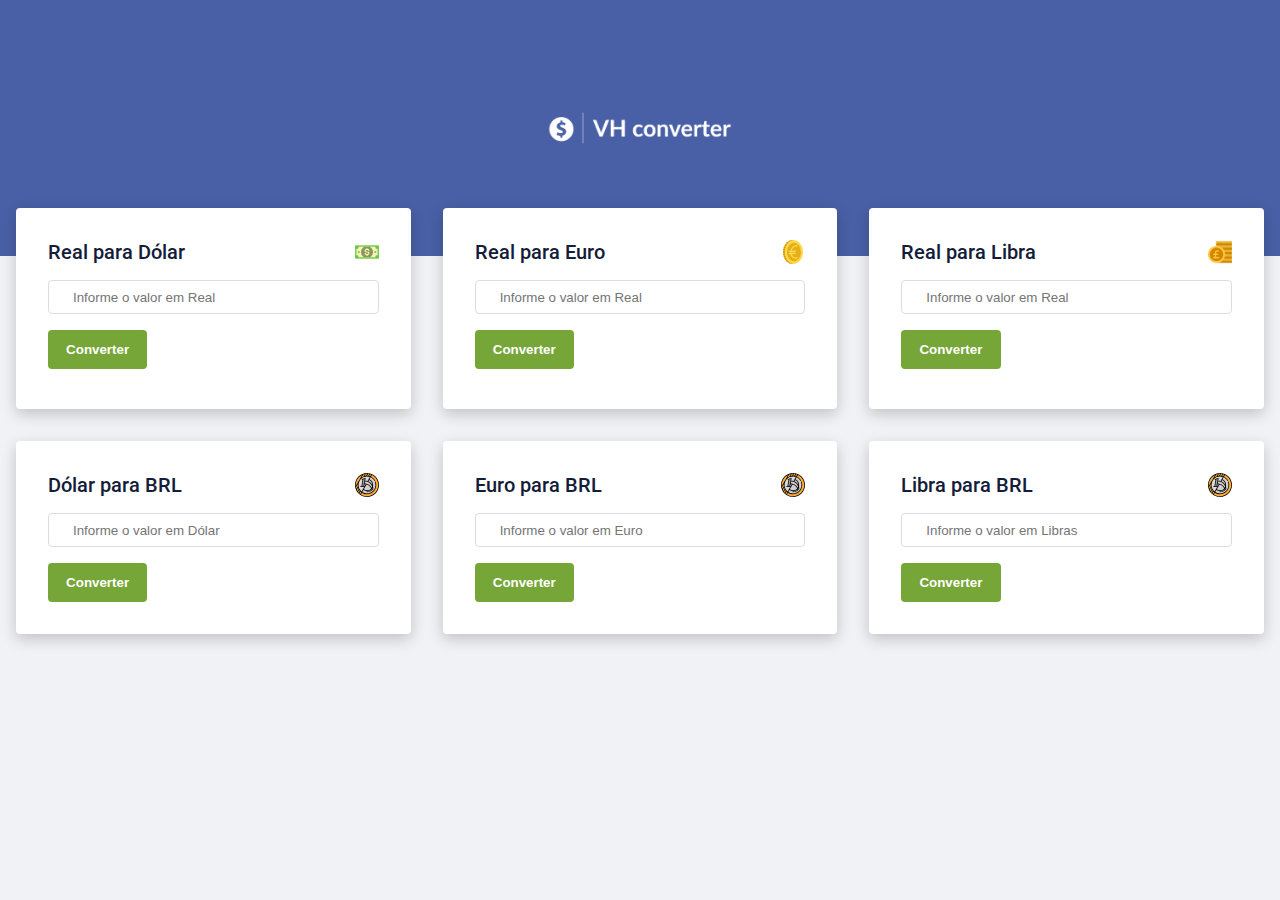
==== Trab.Conversor/index.html @ ce9f5473 "Metade" ====
<!DOCTYPE html>
<html lang="pt-br">
<head>
    <meta charset="UTF-8">
    <meta http-equiv="X-UA-Compatible" content="IE=edge">
    <meta name="viewport" content="width=device-width, initial-scale=1.0">
    <title>Conversor de Moedas</title>
    <link rel="preconnect" href="https://fonts.googleapis.com">
    <link rel="preconnect" href="https://fonts.gstatic.com" crossorigin>
    <link href="https://fonts.googleapis.com/css2?family=Open+Sans:wght@600&display=swap" rel="stylesheet">
    <link href="https://fonts.googleapis.com/css2?family=Roboto:ital,wght@0,100;0,400;0,700;1,300&display=swap"
    rel="stylesheet">
    <link rel="stylesheet" href="css/reset.css">
    <link rel="stylesheet" href="css/style.css">

    <script src="js/script.js"></script>
</head>
<body>

    <header class="header">
        <img src="assets/logoWhite.png" alt="" srcset="">
    </header>

    <main class="container">
        <article class="card">
            <header class="card__header">
                <p>Real para Dólar</p>
                <img src="assets/dolar.svg" alt="">
            </header>
            <form class="card__form">
                <input type="text" id="real1" placeholder="Informe o valor em Real">
                <button type="button" onclick="moeda.converterRealDollar()">Converter</button>
            </form>

            <section class="content" id="resultadoDaConversaoRealDollar"></section>
        </article>

        <article class="card">
            <header class="card__header">
                <p>Real para Euro</p>
                <img src="assets/euro.svg" alt="">
            </header>
            <form class="card__form">
                <input type="text" id="real2" placeholder="Informe o valor em Real">
                <button type="button" onclick="moeda.converterRealEuro()">Converter</button>
            </form>

            <section class="content" id="resultadoDaConversaoRealEuro"></section>
        </article>

        <article class="card">
            <header class="card__header">
                <p>Real para Libra</p>
                <img src="assets/libra.png" alt="">
            </header>
            <form class="card__form">
                <input type="text" id="real3" placeholder="Informe o valor em Real">
                <button type="button" onclick="moeda.converterRealLibra()">Converter</button>
            </form>

            <section class="content" id="resultadoDaConversaoRealLibra"></section>
        </article>

        <article class="card">
            <header class="card__header">
                <p>Dólar para BRL</p>
                <img src="assets/real.svg" alt="">
            </header>
            <form class="card__form">
                <input type="text" id="peso" placeholder="Informe o valor em Dólar">
                <button type="button" onclick="">Converter</button>
            </form>
        </article>

        <article class="card">
            <header class="card__header">
                <p>Euro para BRL</p>
                <img src="assets/real.svg" alt="">
            </header>
            <form class="card__form">
                <input type="text" id="peso" placeholder="Informe o valor em Euro">
                <button type="button" onclick="">Converter</button>
            </form>
        </article>

        <article class="card">
            <header class="card__header">
                <p>Libra para BRL</p>
                <img src="assets/real.svg" alt="">
            </header>
            <form class="card__form">
                <input type="text" id="peso" placeholder="Informe o valor em Libras">
                <button type="button" onclick="">Converter</button>
            </form>
        </article>
    </main>
    
</body>
</html>
---- Trab.Conversor/css/style.css ----
body {
    background: #f0f2f5;
    color: #131C38;
}

.header {
    background: #4960A6;
    margin: 0 auto;
    display: flex;
    justify-content: space-around;
}

.header img {
    width: 20%;
}

.container {
    display: grid;
    grid-template-columns: repeat(3, 1fr);
    gap: 2rem;
    margin: -3rem 1rem 0 1rem;
}

.card {
    background: #fff;
    padding: 2rem 2rem;
    border-radius: .25rem;
    justify-content: space-between;
    box-shadow: 0px 5px 15px rgba(0, 0, 0, 0.2);
}

.card__header {
    display: flex;
    align-items: center;
    justify-content: space-between;
}

.card__header p {
    font-size: 1.25rem;
    font-weight: 500;
}

.card__header img{
    width: 24px;
}

.card__form {
    display: flex;
    flex-direction: column;
    margin-top: 1rem;
}

.card__form input {
    border: 1px solid #dcdce6;
    border-radius: 0.25rem;
    padding: 0 1.5rem;
    background: #fff;
    display: flex;
    height: 2rem;

    font-weight: 400;
}

.card__form button {
    margin-top: 1rem;
    color: #fff;
    background: #76A638;
    border: none;
    padding: .75rem;
    width: 30%;
    border-radius: 4px;
    font-weight: 900;
    transition: filter 0.2s;
}

.card__form button:hover {
    filter: brightness(0.9);
}

.content {
    margin-top: .5rem;
}
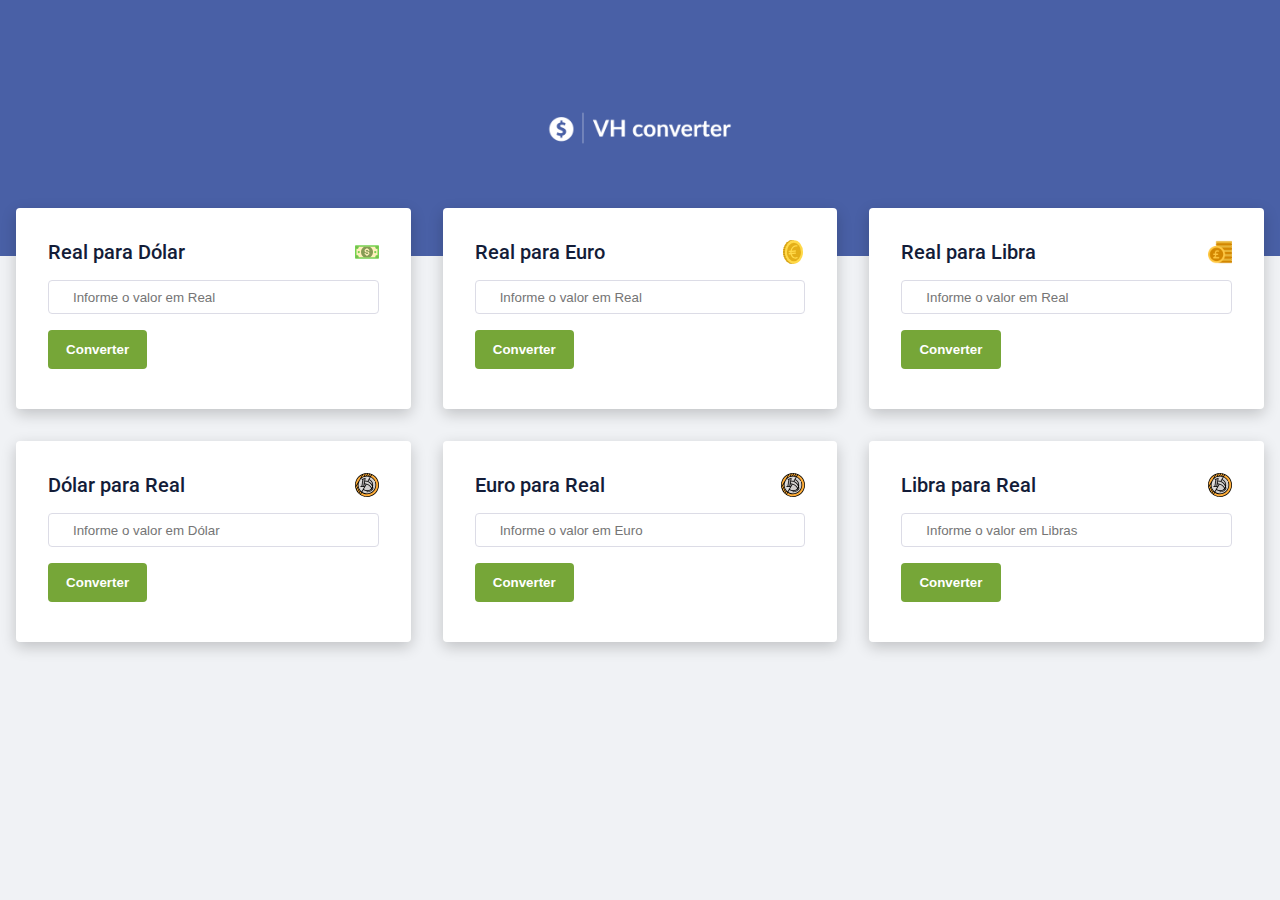
==== commit cf40e1bc: "JavaScipt Finalizado" ====
--- a/Trab.Conversor/index.html
+++ b/Trab.Conversor/index.html
@@ -63,35 +63,41 @@
 
         <article class="card">
             <header class="card__header">
-                <p>Dólar para BRL</p>
+                <p>Dólar para Real</p>
                 <img src="assets/real.svg" alt="">
             </header>
             <form class="card__form">
-                <input type="text" id="peso" placeholder="Informe o valor em Dólar">
-                <button type="button" onclick="">Converter</button>
+                <input type="text" id="dollar" placeholder="Informe o valor em Dólar">
+                <button type="button" onclick="moeda.converterDollarReal()">Converter</button>
             </form>
+
+            <section class="content" id="resultadoDaConversaoDollarReal"></section>
         </article>
 
         <article class="card">
             <header class="card__header">
-                <p>Euro para BRL</p>
+                <p>Euro para Real</p>
                 <img src="assets/real.svg" alt="">
             </header>
             <form class="card__form">
-                <input type="text" id="peso" placeholder="Informe o valor em Euro">
-                <button type="button" onclick="">Converter</button>
+                <input type="text" id="euro" placeholder="Informe o valor em Euro">
+                <button type="button" onclick="moeda.converterEuroReal()">Converter</button>
             </form>
+
+            <section class="content" id="resultadoDaConversaoEuroReal"></section>
         </article>
 
         <article class="card">
             <header class="card__header">
-                <p>Libra para BRL</p>
+                <p>Libra para Real</p>
                 <img src="assets/real.svg" alt="">
             </header>
             <form class="card__form">
-                <input type="text" id="peso" placeholder="Informe o valor em Libras">
-                <button type="button" onclick="">Converter</button>
+                <input type="text" id="libra" placeholder="Informe o valor em Libras">
+                <button type="button" onclick="moeda.converterLibraReal()">Converter</button>
             </form>
+            
+            <section class="content" id="resultadoDaConversaoLibraReal"></section>
         </article>
     </main>
     
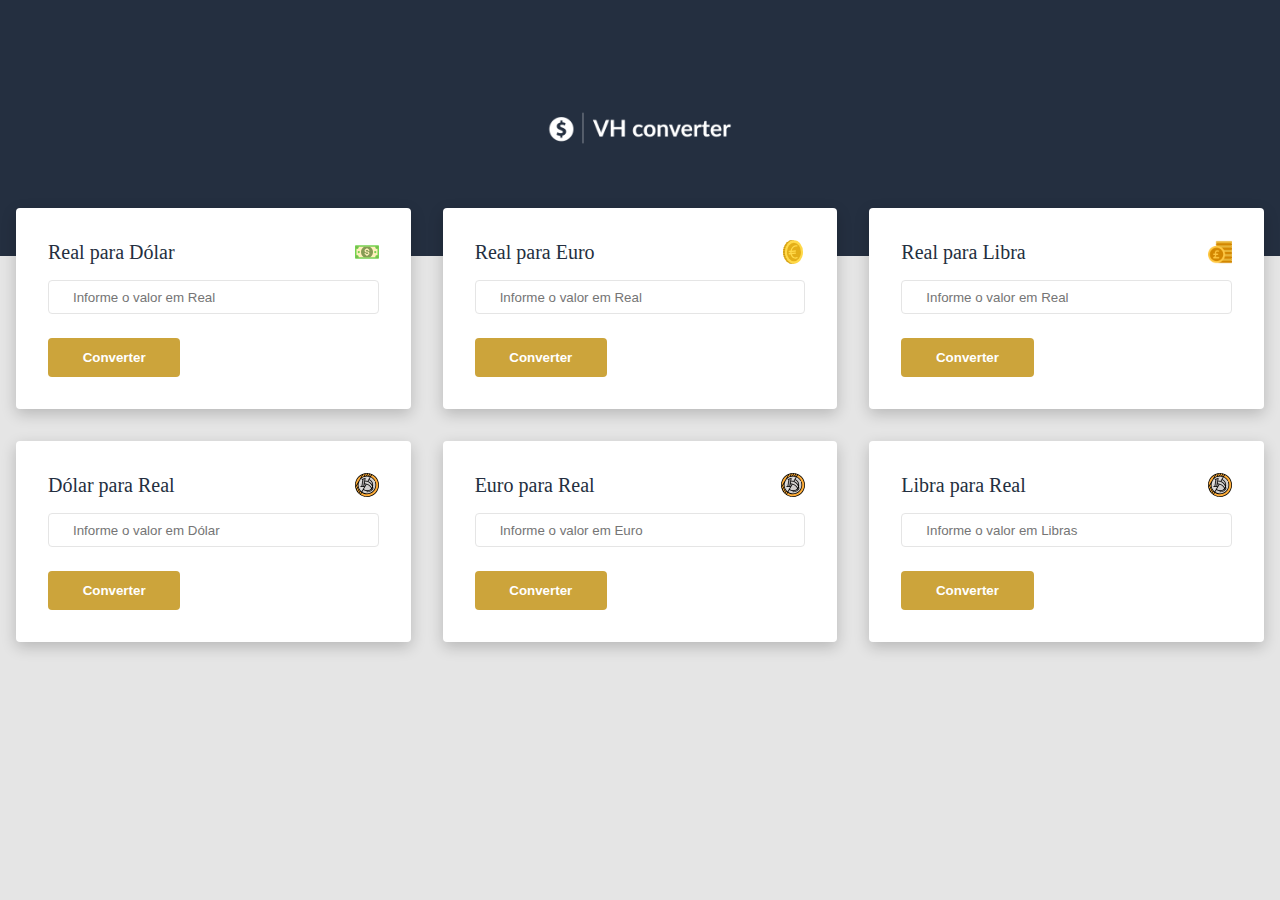
==== commit 3fbdab2f: "Falta Logo e Bitcoin" ====
--- a/Trab.Conversor/index.html
+++ b/Trab.Conversor/index.html
@@ -8,8 +8,9 @@
     <link rel="preconnect" href="https://fonts.googleapis.com">
     <link rel="preconnect" href="https://fonts.gstatic.com" crossorigin>
     <link href="https://fonts.googleapis.com/css2?family=Open+Sans:wght@600&display=swap" rel="stylesheet">
-    <link href="https://fonts.googleapis.com/css2?family=Roboto:ital,wght@0,100;0,400;0,700;1,300&display=swap"
-    rel="stylesheet">
+    <link rel="preconnect" href="https://fonts.googleapis.com">
+    <link rel="preconnect" href="https://fonts.gstatic.com" crossorigin>
+    <link href="https://fonts.googleapis.com/css2?family=Montserrat:wght@200&family=Righteous&family=Sarala:wght@400;700&display=swap" rel="stylesheet">
     <link rel="stylesheet" href="css/reset.css">
     <link rel="stylesheet" href="css/style.css">
 
@@ -29,10 +30,10 @@
             </header>
             <form class="card__form">
                 <input type="text" id="real1" placeholder="Informe o valor em Real">
+                <section class="content" id="resultadoDaConversaoRealDollar"></section>
                 <button type="button" onclick="moeda.converterRealDollar()">Converter</button>
             </form>
 
-            <section class="content" id="resultadoDaConversaoRealDollar"></section>
         </article>
 
         <article class="card">
@@ -42,10 +43,10 @@
             </header>
             <form class="card__form">
                 <input type="text" id="real2" placeholder="Informe o valor em Real">
+                <section class="content" id="resultadoDaConversaoRealEuro"></section>
                 <button type="button" onclick="moeda.converterRealEuro()">Converter</button>
             </form>
-
-            <section class="content" id="resultadoDaConversaoRealEuro"></section>
+        
         </article>
 
         <article class="card">
@@ -55,10 +56,10 @@
             </header>
             <form class="card__form">
                 <input type="text" id="real3" placeholder="Informe o valor em Real">
+                <section class="content" id="resultadoDaConversaoRealLibra"></section>
                 <button type="button" onclick="moeda.converterRealLibra()">Converter</button>
             </form>
 
-            <section class="content" id="resultadoDaConversaoRealLibra"></section>
         </article>
 
         <article class="card">
@@ -68,10 +69,10 @@
             </header>
             <form class="card__form">
                 <input type="text" id="dollar" placeholder="Informe o valor em Dólar">
+                <section class="content" id="resultadoDaConversaoDollarReal"></section>
                 <button type="button" onclick="moeda.converterDollarReal()">Converter</button>
             </form>
 
-            <section class="content" id="resultadoDaConversaoDollarReal"></section>
         </article>
 
         <article class="card">
@@ -81,10 +82,10 @@
             </header>
             <form class="card__form">
                 <input type="text" id="euro" placeholder="Informe o valor em Euro">
+                <section class="content" id="resultadoDaConversaoEuroReal"></section>
                 <button type="button" onclick="moeda.converterEuroReal()">Converter</button>
             </form>
 
-            <section class="content" id="resultadoDaConversaoEuroReal"></section>
         </article>
 
         <article class="card">
@@ -94,10 +95,10 @@
             </header>
             <form class="card__form">
                 <input type="text" id="libra" placeholder="Informe o valor em Libras">
+                <section class="content" id="resultadoDaConversaoLibraReal"></section>
                 <button type="button" onclick="moeda.converterLibraReal()">Converter</button>
             </form>
             
-            <section class="content" id="resultadoDaConversaoLibraReal"></section>
         </article>
     </main>
     
--- a/Trab.Conversor/css/style.css
+++ b/Trab.Conversor/css/style.css
@@ -1,10 +1,10 @@
 body {
-    background: #f0f2f5;
-    color: #131C38;
+    background: #E5E5E5;
+    color: #242F40;
 }
 
 .header {
-    background: #4960A6;
+    background: #242F40;
     margin: 0 auto;
     display: flex;
     justify-content: space-around;
@@ -51,7 +51,7 @@
 }
 
 .card__form input {
-    border: 1px solid #dcdce6;
+    border: 1px solid #E5E5E5;
     border-radius: 0.25rem;
     padding: 0 1.5rem;
     background: #fff;
@@ -64,10 +64,10 @@
 .card__form button {
     margin-top: 1rem;
     color: #fff;
-    background: #76A638;
+    background: #CCA43B;
     border: none;
     padding: .75rem;
-    width: 30%;
+    width: 40%;
     border-radius: 4px;
     font-weight: 900;
     transition: filter 0.2s;
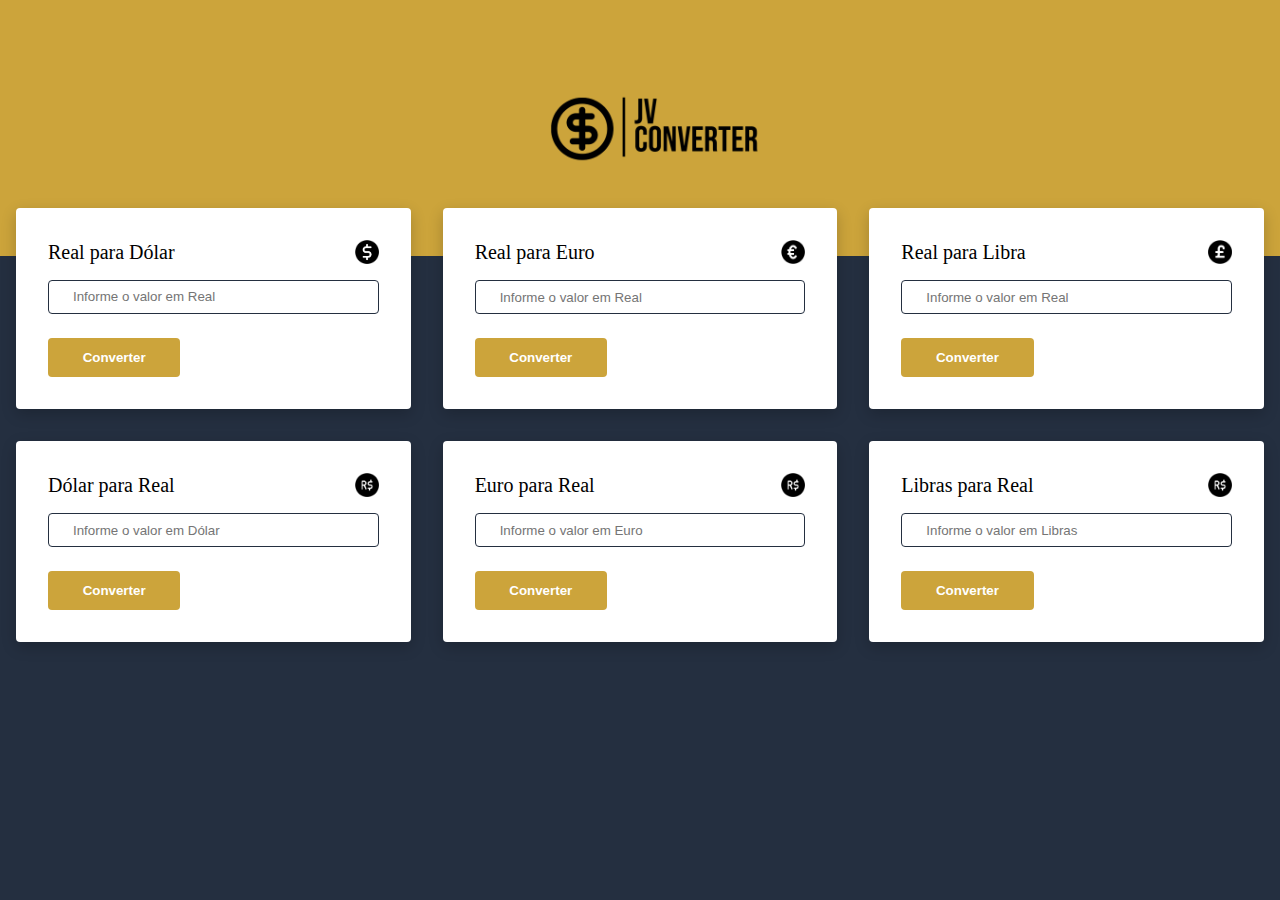
==== commit 5ff394f2: "Falta só o bitcoin" ====
--- a/Trab.Conversor/index.html
+++ b/Trab.Conversor/index.html
@@ -13,20 +13,21 @@
     <link href="https://fonts.googleapis.com/css2?family=Montserrat:wght@200&family=Righteous&family=Sarala:wght@400;700&display=swap" rel="stylesheet">
     <link rel="stylesheet" href="css/reset.css">
     <link rel="stylesheet" href="css/style.css">
+    <link rel="shortcut icon" href="assets/favicon.ico" type="image/x-icon">
 
     <script src="js/script.js"></script>
 </head>
 <body>
 
     <header class="header">
-        <img src="assets/logoWhite.png" alt="" srcset="">
+        <img src="assets/LogoPreta.png" alt="" srcset="">
     </header>
 
     <main class="container">
         <article class="card">
             <header class="card__header">
                 <p>Real para Dólar</p>
-                <img src="assets/dolar.svg" alt="">
+                <img src="assets/dolar.png" alt="">
             </header>
             <form class="card__form">
                 <input type="text" id="real1" placeholder="Informe o valor em Real">
@@ -39,7 +40,7 @@
         <article class="card">
             <header class="card__header">
                 <p>Real para Euro</p>
-                <img src="assets/euro.svg" alt="">
+                <img src="assets/euro.png" alt="">
             </header>
             <form class="card__form">
                 <input type="text" id="real2" placeholder="Informe o valor em Real">
@@ -52,7 +53,7 @@
         <article class="card">
             <header class="card__header">
                 <p>Real para Libra</p>
-                <img src="assets/libra.png" alt="">
+                <img src="assets/libras.png" alt="">
             </header>
             <form class="card__form">
                 <input type="text" id="real3" placeholder="Informe o valor em Real">
@@ -65,7 +66,7 @@
         <article class="card">
             <header class="card__header">
                 <p>Dólar para Real</p>
-                <img src="assets/real.svg" alt="">
+                <img src="assets/real.png" alt="">
             </header>
             <form class="card__form">
                 <input type="text" id="dollar" placeholder="Informe o valor em Dólar">
@@ -78,7 +79,7 @@
         <article class="card">
             <header class="card__header">
                 <p>Euro para Real</p>
-                <img src="assets/real.svg" alt="">
+                <img src="assets/real.png" alt="">
             </header>
             <form class="card__form">
                 <input type="text" id="euro" placeholder="Informe o valor em Euro">
@@ -90,8 +91,8 @@
 
         <article class="card">
             <header class="card__header">
-                <p>Libra para Real</p>
-                <img src="assets/real.svg" alt="">
+                <p>Libras para Real</p>
+                <img src="assets/real.png" alt="">
             </header>
             <form class="card__form">
                 <input type="text" id="libra" placeholder="Informe o valor em Libras">
--- a/Trab.Conversor/css/style.css
+++ b/Trab.Conversor/css/style.css
@@ -1,10 +1,10 @@
 body {
-    background: #E5E5E5;
-    color: #242F40;
+    background: #242F40;
+    color: #000000;
 }
 
 .header {
-    background: #242F40;
+    background: #CCA43B;
     margin: 0 auto;
     display: flex;
     justify-content: space-around;
@@ -51,7 +51,7 @@
 }
 
 .card__form input {
-    border: 1px solid #E5E5E5;
+    border: 1px solid #242F40;
     border-radius: 0.25rem;
     padding: 0 1.5rem;
     background: #fff;
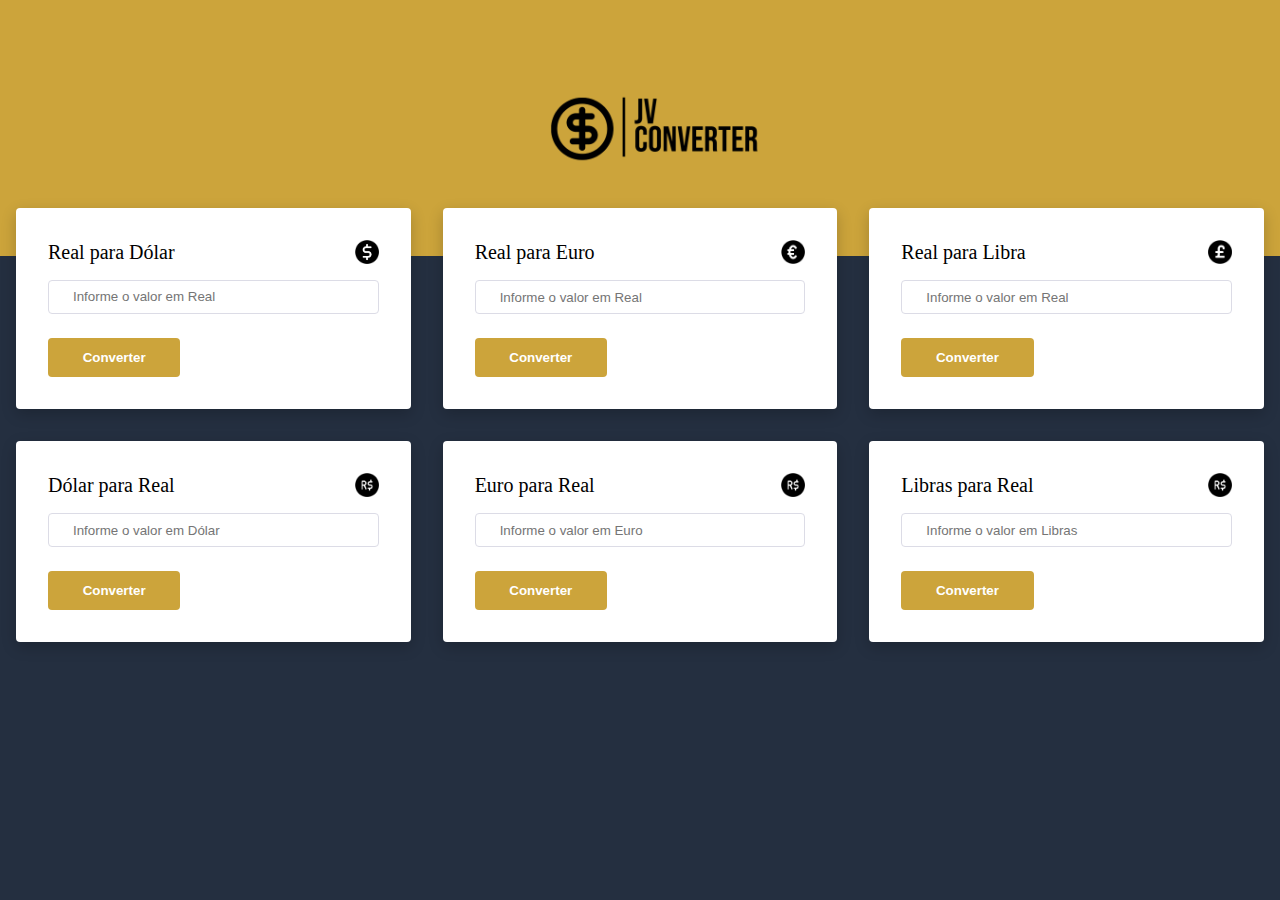
==== commit 3eaa8267: "Quase Finalizado" ====
--- a/Trab.Conversor/index.html
+++ b/Trab.Conversor/index.html
@@ -101,6 +101,7 @@
             </form>
             
         </article>
+
     </main>
     
 </body>
--- a/Trab.Conversor/css/style.css
+++ b/Trab.Conversor/css/style.css
@@ -51,7 +51,7 @@
 }
 
 .card__form input {
-    border: 1px solid #242F40;
+    border: 1px solid #dcdce6;
     border-radius: 0.25rem;
     padding: 0 1.5rem;
     background: #fff;
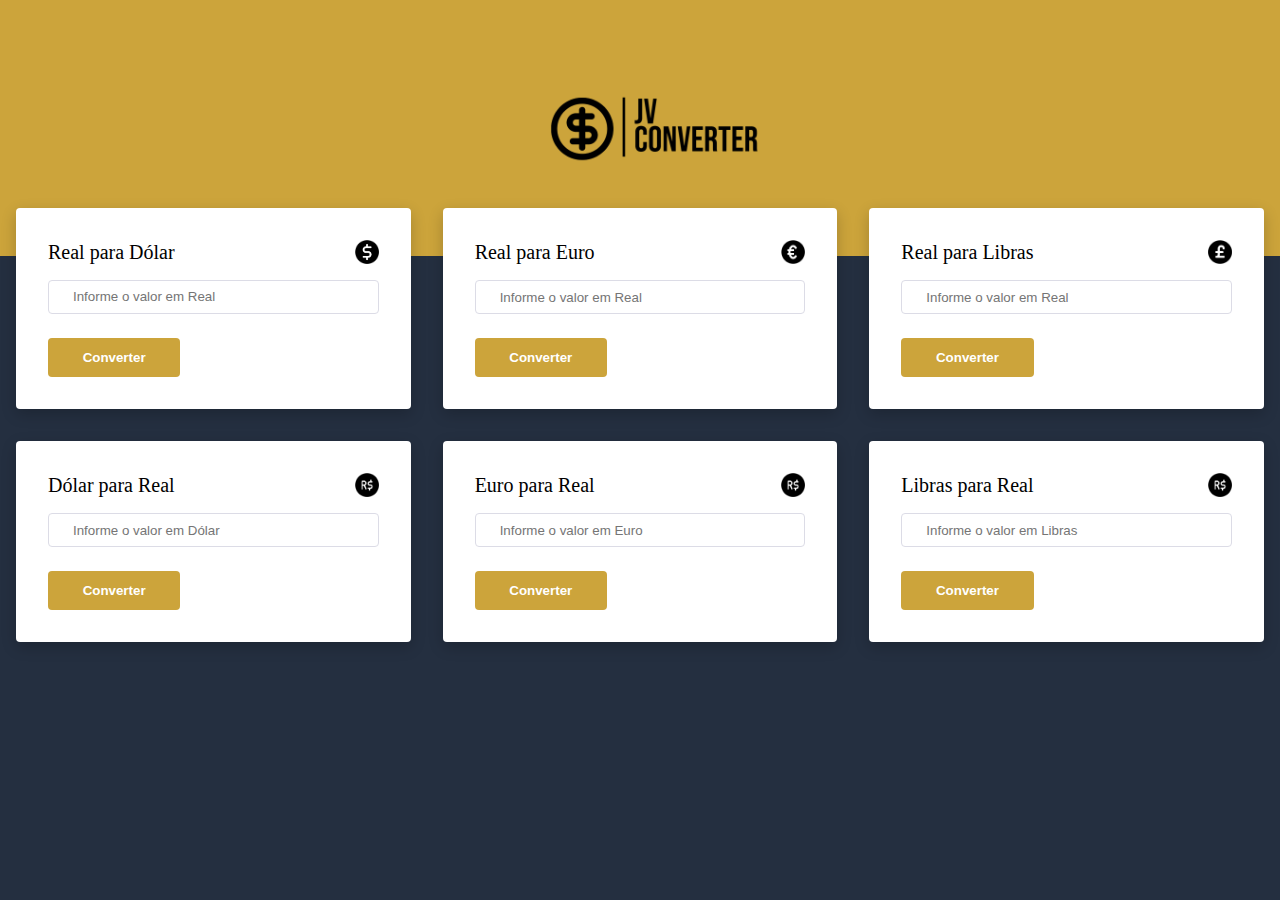
==== commit f4f24132: "Esperando a verificação do VH" ====
--- a/Trab.Conversor/index.html
+++ b/Trab.Conversor/index.html
@@ -20,7 +20,7 @@
 <body>
 
     <header class="header">
-        <img src="assets/LogoPreta.png" alt="" srcset="">
+        <img src="assets/LogoPreta.png" alt="Logo do JV Converter">
     </header>
 
     <main class="container">
@@ -52,7 +52,7 @@
 
         <article class="card">
             <header class="card__header">
-                <p>Real para Libra</p>
+                <p>Real para Libras</p>
                 <img src="assets/libras.png" alt="">
             </header>
             <form class="card__form">
